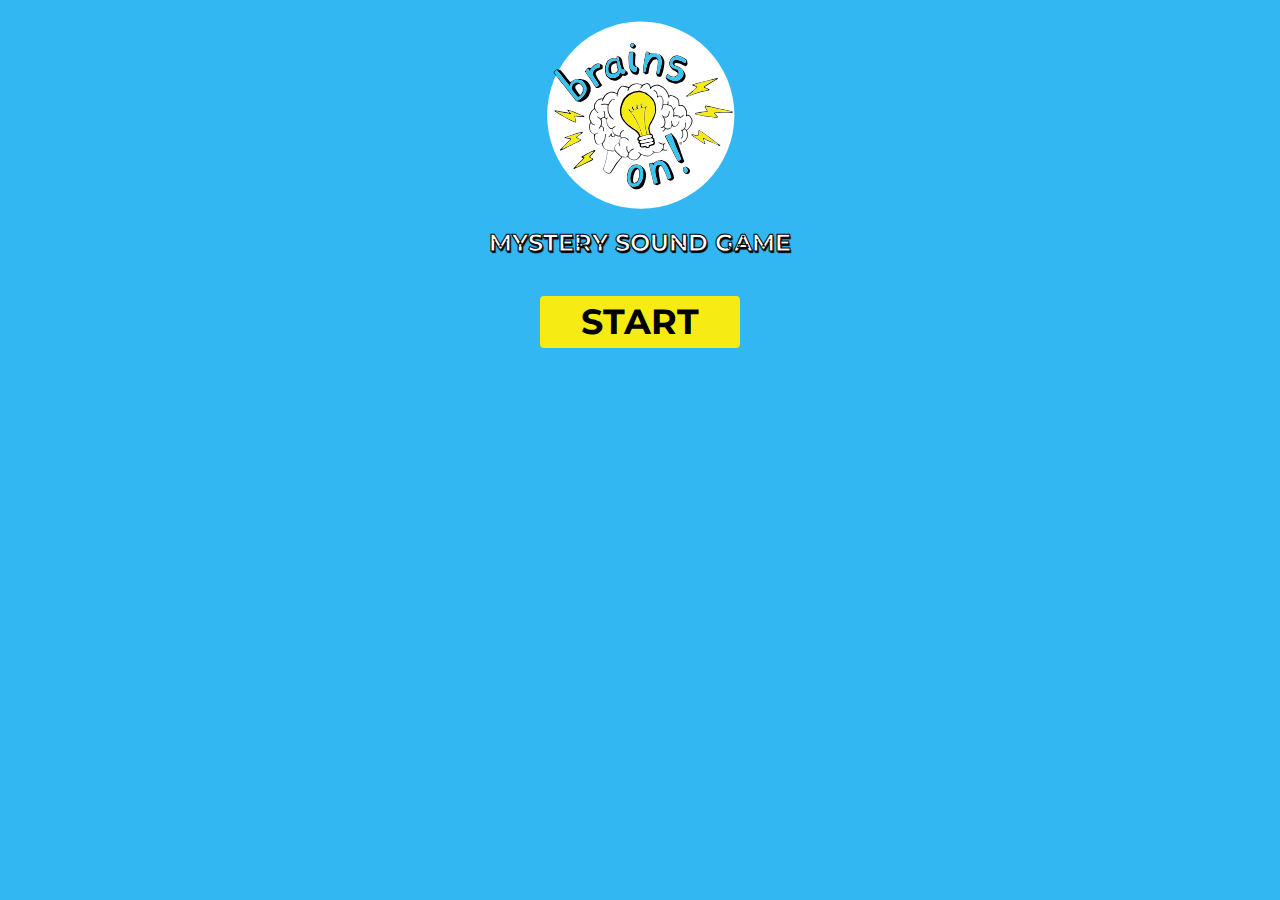
==== checklist/index.html @ 560de1ea "add new sub directories" ====
<!DOCTYPE html>
<html>
  <head>
    <link href="https://fonts.googleapis.com/css?family=Montserrat:400,500,500i,700,700i,900,900i" rel="stylesheet">
    <meta charset="UTF-8">
    <title>The Water Main - Salt Landing Page</title>
  <link href="/bootstrap.css" rel="stylesheet"><link href="/app.css" rel="stylesheet"></head>
  <body>
    <div class="wrapper">
      <div id="root"></div>
    </div>
  <script type="text/javascript" src="/bootstrap.bundle.js"></script><script type="text/javascript" src="/app.bundle.js"></script></body>
</html>
---- app.css ----
body{background-color:#676767;padding:50px 0;font-family:Montserrat,sans-serif}.container{padding:0}.container-quiz{position:absolute;top:0;left:0;bottom:0;right:0;margin:auto;height:400px;width:400px;overflow:hidden}.color-cyan{fill:#33c6f4}.color-yellow{fill:#f6ec13}.color-black{fill:#231f20}.color-white{fill:#fff}.message-text{margin-right:auto;margin-left:auto;text-align:center;font-size:3.25em;color:#231f20;font-weight:700;margin-top:12%}.results-message-text{margin:12% auto 40px;color:#231f20;font-size:3.25em;line-height:1;color:#fff}.results-message-text,h1{text-align:center;font-weight:700;text-transform:uppercase;text-shadow:1px 2px 1px #000;-webkit-text-stroke-width:1px;-webkit-text-stroke-color:#000}h1{margin-bottom:18px;font-size:24px;color:#fff}h3{margin-top:50px;font-weight:700;text-transform:capitalize}header{margin-bottom:20px;text-align:center}header img{max-width:120px}.logo{width:226px;height:190px;background:url(fonts/brainsonv2.svg) no-repeat 0 0;background-size:226px 190px;margin:20px auto}.content{background-color:#fff;padding:20px;height:400px;width:100%}.message{text-align:center}.message:only-child{margin:0}.btn-sm{margin-right:8px}.form-inline{margin:10px auto;width:235px}.form-inline .btn-default{margin-left:5px}.hdg{display:block}.hdg-1{font-size:36px;color:#fff;letter-spacing:0;text-align:center;text-shadow:0 1px 2px rgba(0,0,0,.5)}.panel{background:transparent;display:none}.panel .panel-heading{cursor:pointer}.panel .panel-collapse{overflow:hidden;transition:height .3s ease-out}.panel .panel-body{border:none!important}.hide-buttons{diplay:none}.btn{display:block}.btn .letter{background-color:#000;color:#fff;padding:4px 8px;margin-right:4px;margin-left:-4px;border-radius:18px}.btn.is-disabled{background-color:#f2f2f2;border:1px solid grey;color:grey}.btn.is-disabled .letter{background-color:grey}.btn-yellow{background:#f6ec13;border-radius:4px;text-transform:uppercase;width:100%;font-weight:700;padding:10px;font-size:1.25em}.btn-white{background:#fff;border-radius:4px}.btn-half{width:100%;max-width:50%;margin:auto}.btn-leftText{text-align:left}.btn-start{padding:0 12px;font-size:3.5rem;text-transform:uppercase;font-weight:700;margin:40px auto;max-width:200px}.btn-redeem{width:150px;height:73px;background:url(fonts/ticket.svg) no-repeat 0 0;background-size:150px 73px;margin:auto;text-align:center}.gradient{background-image:linear-gradient(-134deg,#32b7f3,rgba(122,228,255,.5))}.question{margin:auto;text-align:center;position:relative}.sound-wrapper{width:100%;max-width:50%}.choiceButton,.sound-wrapper{padding:10px;text-align:center;margin:auto}.btn-sound,.is-active{display:block}.sound-container{display:none}.sound-container.is-active{display:block}.fade-out{transition:visibility .15s linear,opacity .15s linear;opacity:1;visibility:visible}.fade-out.fade-out-active{opacity:0;visibility:hidden}.results-overlay{background-color:#000;position:absolute;top:0;left:0;width:100%;height:100%;transform:scaleY(0);transform-origin:top center;transition:transform .3s cubic-bezier(.455,.03,.515,.955)}.loader{top:50%;left:50%;transform:translate(-50%,-50%);opacity:0;visibility:hidden;transition-delay:.2s}.loader,.loader .icon{position:absolute;width:100px;height:100px}.loader .icon{left:0;top:0;background:url(fonts/ico_loader.svg) no-repeat 0 0;background-size:248px 248px}.is-loading-results{z-index:3}.is-loading-results .results-overlay{transform:scaleY(1)}.is-loading-results .progress-container{transform:translateY(100%);opacity:0;visibility:hidden;transition:transform .3s cubic-bezier(.455,.03,.515,.955),opacity .3s linear,visibility .3s linear}.is-loading-results .navigation.is-active{transform:translateY(-100%)}.is-loading-results .loader{opacity:1;visibility:visible;transition:opacity .3s linear,visibility .3s linear;z-index:4}.is-loading-results .loader .icon{animation:spin .5s infinite linear;z-index:5}.no-results-loaded .answers .text-danger{color:#000}.second-introduction-overlay{background-color:#fff;top:auto;bottom:0;padding:40px 60px;text-align:center;opacity:1;width:100%;height:52%;transform:scaleY(0);transform-origin:bottom center;transition:transform .35s cubic-bezier(.455,.03,.515,.955);z-index:10}.arrow-loader,.second-introduction-overlay{position:absolute;left:0;right:0;margin:auto}.arrow-loader{top:15%;width:50px;height:50px;transform:translate(-50%,-50%);opacity:0;visibility:hidden;transition-delay:.2s}.arrow-loader .icon{width:50px;height:50px;position:absolute;left:0;top:0;background:url(fonts/arrow.svg) no-repeat 0 0;background-size:50px 50px}.show-second-introduction{z-index:3}.show-second-introduction .second-introduction-overlay{transform:scaleY(1)}.show-second-introduction .arrow-loader{opacity:1;visibility:visible;transition:opacity .3s linear,visibility .3s linear;z-index:4}.show-second-introduction .arrow-loader .icon{z-index:5}.correct-overlay{background-color:#f3ec19;position:absolute;top:0;left:0;width:100%;height:100%;transform:scaleY(0);transform-origin:top center;transition:transform .3s cubic-bezier(.455,.03,.515,.955);z-index:10}.incorrect-overlay{background-color:#32b7f3;color:#000;transform:scaleY(0)}.is-incorrect{z-index:3}.is-incorrect .correct-overlay{transform:scaleY(1)}.is-incorrect .incorrect-loader{opacity:1;visibility:visible;transition:opacity .3s linear,visibility .3s linear;z-index:4}.is-incorrect .incorrect-loader .icon{z-index:5}.incorrect-loader{top:50%;left:50%;transform:translate(-50%,-50%);opacity:0;visibility:hidden;transition-delay:.2s}.incorrect-loader,.incorrect-loader .icon{position:absolute;width:100px;height:100px}.incorrect-loader .icon{left:0;top:0;background:url(fonts/sad-face.svg) no-repeat 0 0;background-size:100px 100px}.is-correct{z-index:3}.is-correct .correct-overlay{transform:scaleY(1)}.is-correct .correct-loader{opacity:1;visibility:visible;transition:opacity .3s linear,visibility .3s linear;z-index:4}.is-correct .correct-loader .icon{z-index:5}.correct-loader{top:50%;left:50%;transform:translate(-50%,-50%);opacity:0;visibility:hidden;transition-delay:.2s}.correct-loader,.correct-loader .icon{position:absolute;width:100px;height:100px}.correct-loader .icon{left:0;top:0;background:url(fonts/smile-face.svg) no-repeat 0 0;background-size:100px 100px}.instructions{text-align:center;margin:auto;padding:20px;max-width:300px}.bounce{transform-origin:center bottom;animation:bounce 2s infinite linear}@keyframes bounce{0%,20%,53%,80%,to{animation-timing-function:cubic-bezier(.215,.61,.355,1);transform:translateZ(0)}40%,43%{animation-timing-function:cubic-bezier(.755,.05,.855,.06);transform:translate3d(0,-30px,0)}70%{animation-timing-function:cubic-bezier(.755,.05,.855,.06);transform:translate3d(0,-15px,0)}90%{transform:translate3d(0,-4px,0)}}@keyframes highlight{0%{background-color:#b7b3c3;border-color:#000}33%{background-color:#edecf0;border-color:#666}66%{background-color:#b7b3c3;border-color:#000}to{background-color:#edecf0;border-color:#666}}@keyframes spin{0%{transform:rotate(0);transform-origin:center center}to{transform:rotate(1turn);transform-origin:center center}}
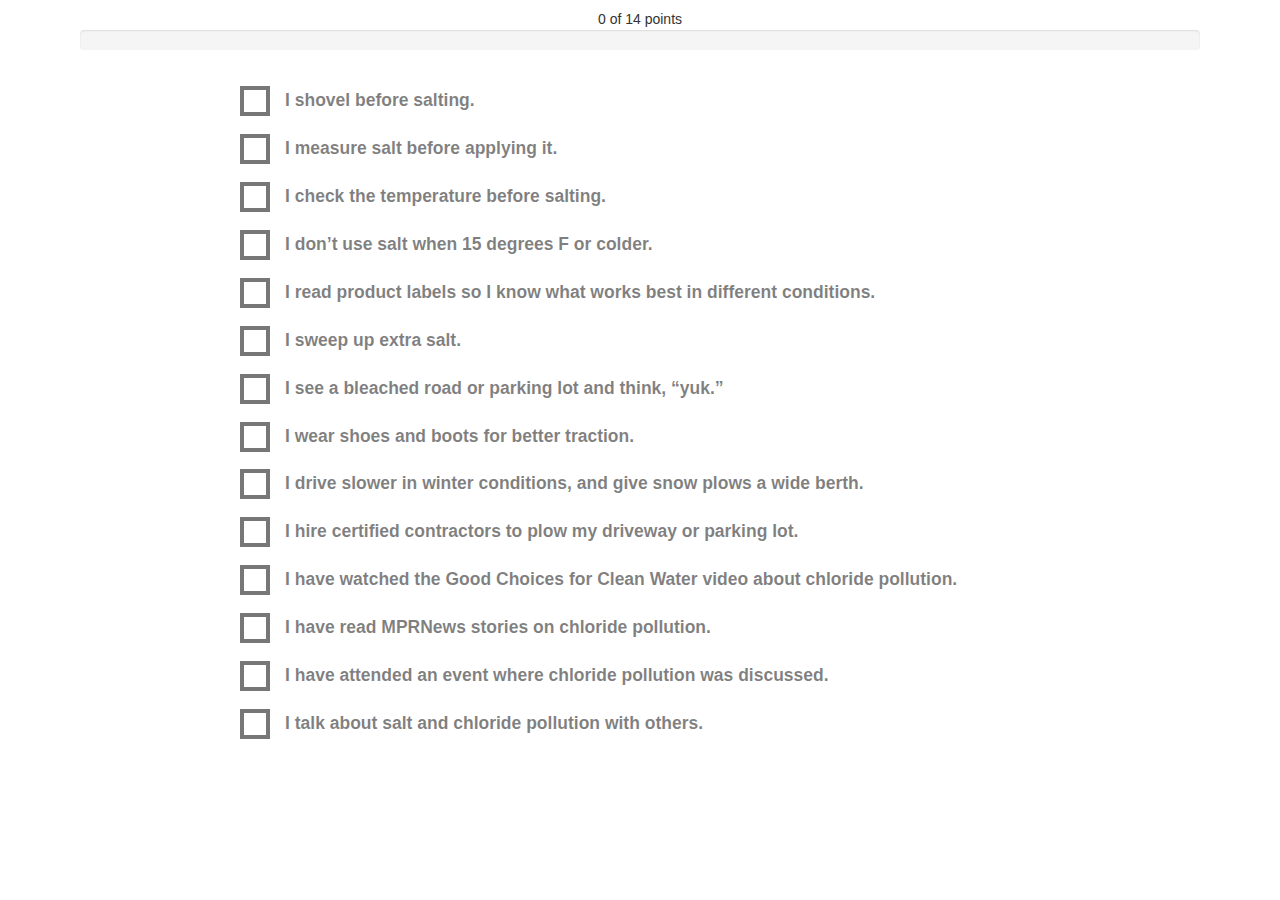
==== commit eeef989b: "update checklist index" ====
--- a/checklist/index.html
+++ b/checklist/index.html
@@ -4,10 +4,10 @@
     <link href="https://fonts.googleapis.com/css?family=Montserrat:400,500,500i,700,700i,900,900i" rel="stylesheet">
     <meta charset="UTF-8">
     <title>The Water Main - Salt Landing Page</title>
-  <link href="/bootstrap.css" rel="stylesheet"><link href="/app.css" rel="stylesheet"></head>
+  <link href="bootstrap.css" rel="stylesheet"><link href="app.css" rel="stylesheet"></head>
   <body>
     <div class="wrapper">
       <div id="root"></div>
     </div>
-  <script type="text/javascript" src="/bootstrap.bundle.js"></script><script type="text/javascript" src="/app.bundle.js"></script></body>
+  <script type="text/javascript" src="bootstrap.bundle.js"></script><script type="text/javascript" src="app.bundle.js"></script></body>
 </html>--- a/checklist/app.css
+++ b/checklist/app.css
@@ -0,0 +1 @@
+.circle{width:19px;height:19px;-moz-border-radius:50%;-webkit-border-radius:50%;border-radius:50%;background-color:#fff;border:2px solid #555;position:absolute;-webkit-transition:all .6s ease;-o-transition:all .6s ease;transition:all .6s ease;z-index:1000}.circle,.col-center{margin:auto}.col-float-none{float:none}.col-background-white{background-color:#fff}.container-center{margin:auto}.section{margin-bottom:40px}@media (min-width:768px){.section{margin-bottom:60px}}.section-md{margin-bottom:20px}@media (min-width:768px){.section-md{margin-bottom:40px}}.section-mid{margin-bottom:15px}@media (min-width:768px){.section-mid{margin-bottom:30px}}.section-sm{margin-bottom:10px}@media (min-width:768px){.section-sm{margin-bottom:20px}}.section-divider{padding-bottom:10px;border-bottom:1px solid #191919}.section-dividerBefore{padding-top:10px;border-top:1px solid #191919}.section-bottom{margin-bottom:0;margin-top:10px}.section-edge{overflow:hidden}.wrapper{margin:auto;width:100%}.wrapper-inner{max-width:1200px}.ac-custom{padding:0 3em;max-width:900px;margin:0 auto;text-align:left}.ac-custom h2{font-size:3em;font-weight:300;padding:0 0 .5em;margin:0 0 30px}.ac-custom ol,.ac-custom ul{list-style:none;padding:0;margin:0 auto;max-width:800px}.ac-custom li{margin:0 auto;padding:.75em 0;position:relative}.ac-custom label{display:inline-block;position:relative;font-size:1.25em;padding:0 0 0 45px;vertical-align:top;color:rgba(0,0,0,.5);cursor:pointer;-webkit-transition:color .3s;transition:color .3s;line-height:1.25}.ac-custom input[type=checkbox],.ac-custom input[type=radio],.ac-custom label:before{width:30px;height:30px;top:0;left:0;margin-top:-4px;position:absolute;cursor:pointer}.ac-custom input[type=checkbox],.ac-custom input[type=radio]{opacity:0;-webkit-appearance:none;display:inline-block;vertical-align:middle;z-index:100}.ac-custom input[type=checkbox]:checked+label,.ac-custom input[type=radio]:checked+label{color:#a4343a;opacity:1}.ac-custom label:before{content:"";border:4px solid #555;-webkit-transition:opacity .3s;transition:opacity .3s}.ac-custom input[type=checkbox]:focus{outline:5px auto #3b99fc}.ac-custom input[type=checkbox]:checked+label:before,.ac-custom input[type=radio]:checked+label:before{border:4px solid #a4343a;opacity:1}.ac-custom input[type=checkbox]+label:before,.ac-custom input[type=radio]+label:before{opacity:.8}.ac-custom svg{position:absolute;width:20px;height:20px;top:11px;margin-top:1px;left:5px;pointer-events:none}.ac-custom svg path{stroke:#a4343a;stroke-width:13px;stroke-linecap:round;stroke-linejoin:round;fill:none}.animate{opacity:0;transition:opacity .75s ease-out}.animate.fade-in{opacity:1}.mod{display:block;position:relative}.mod_header{display:block;margin-bottom:10px}.mod_header-compressed{margin-bottom:2px}.mod_img{display:block;margin-bottom:10px;position:relative}.mod_img img,.mod_img video{width:100%}.mod_footer{display:block;margin-top:10px}.progress-container{padding:10px}.progress-bar{background-color:#a4343a}.progress{position:relative}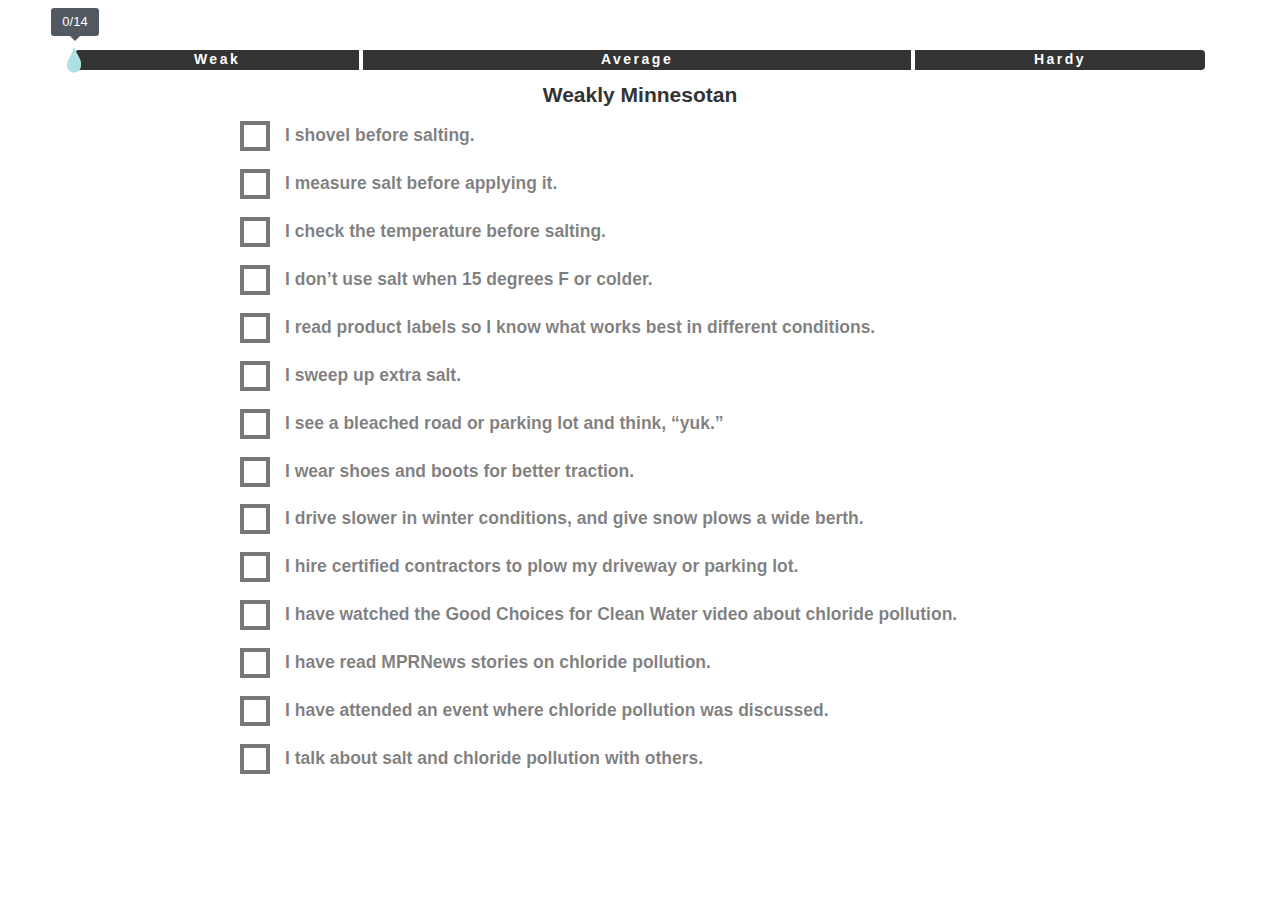
==== commit 937588a7: "update checklist" ====
--- a/checklist/app.css
+++ b/checklist/app.css
@@ -1 +1 @@
-.circle{width:19px;height:19px;-moz-border-radius:50%;-webkit-border-radius:50%;border-radius:50%;background-color:#fff;border:2px solid #555;position:absolute;-webkit-transition:all .6s ease;-o-transition:all .6s ease;transition:all .6s ease;z-index:1000}.circle,.col-center{margin:auto}.col-float-none{float:none}.col-background-white{background-color:#fff}.container-center{margin:auto}.section{margin-bottom:40px}@media (min-width:768px){.section{margin-bottom:60px}}.section-md{margin-bottom:20px}@media (min-width:768px){.section-md{margin-bottom:40px}}.section-mid{margin-bottom:15px}@media (min-width:768px){.section-mid{margin-bottom:30px}}.section-sm{margin-bottom:10px}@media (min-width:768px){.section-sm{margin-bottom:20px}}.section-divider{padding-bottom:10px;border-bottom:1px solid #191919}.section-dividerBefore{padding-top:10px;border-top:1px solid #191919}.section-bottom{margin-bottom:0;margin-top:10px}.section-edge{overflow:hidden}.wrapper{margin:auto;width:100%}.wrapper-inner{max-width:1200px}.ac-custom{padding:0 3em;max-width:900px;margin:0 auto;text-align:left}.ac-custom h2{font-size:3em;font-weight:300;padding:0 0 .5em;margin:0 0 30px}.ac-custom ol,.ac-custom ul{list-style:none;padding:0;margin:0 auto;max-width:800px}.ac-custom li{margin:0 auto;padding:.75em 0;position:relative}.ac-custom label{display:inline-block;position:relative;font-size:1.25em;padding:0 0 0 45px;vertical-align:top;color:rgba(0,0,0,.5);cursor:pointer;-webkit-transition:color .3s;transition:color .3s;line-height:1.25}.ac-custom input[type=checkbox],.ac-custom input[type=radio],.ac-custom label:before{width:30px;height:30px;top:0;left:0;margin-top:-4px;position:absolute;cursor:pointer}.ac-custom input[type=checkbox],.ac-custom input[type=radio]{opacity:0;-webkit-appearance:none;display:inline-block;vertical-align:middle;z-index:100}.ac-custom input[type=checkbox]:checked+label,.ac-custom input[type=radio]:checked+label{color:#a4343a;opacity:1}.ac-custom label:before{content:"";border:4px solid #555;-webkit-transition:opacity .3s;transition:opacity .3s}.ac-custom input[type=checkbox]:focus{outline:5px auto #3b99fc}.ac-custom input[type=checkbox]:checked+label:before,.ac-custom input[type=radio]:checked+label:before{border:4px solid #a4343a;opacity:1}.ac-custom input[type=checkbox]+label:before,.ac-custom input[type=radio]+label:before{opacity:.8}.ac-custom svg{position:absolute;width:20px;height:20px;top:11px;margin-top:1px;left:5px;pointer-events:none}.ac-custom svg path{stroke:#a4343a;stroke-width:13px;stroke-linecap:round;stroke-linejoin:round;fill:none}.animate{opacity:0;transition:opacity .75s ease-out}.animate.fade-in{opacity:1}.mod{display:block;position:relative}.mod_header{display:block;margin-bottom:10px}.mod_header-compressed{margin-bottom:2px}.mod_img{display:block;margin-bottom:10px;position:relative}.mod_img img,.mod_img video{width:100%}.mod_footer{display:block;margin-top:10px}.progress-container{padding:10px}.progress-bar{background-color:#a4343a}.progress{position:relative}+.circle{width:19px;height:19px;-moz-border-radius:50%;-webkit-border-radius:50%;border-radius:50%;background-color:#fff;border:2px solid #555;z-index:1000}.barMarker,.circle{margin:auto;position:absolute;-webkit-transition:all .6s ease;-o-transition:all .6s ease;transition:all .6s ease;right:-6px}.barMarker{z-index:5;top:-4px}.barMarker:before{content:"";position:absolute;top:-10px;right:-4px;transform:translateX(-50%);border-top:5px solid #525961;border-left:5px solid transparent;border-right:5px solid transparent}.barMarker:after{content:attr(aria-valuenow);position:absolute;right:-42px;top:-10px;transform:translate(-50%,-100%);padding:4px 0;color:#fff;font-size:13px;font-weight:300;background-color:#525961;border-radius:3px;width:48px}.col-center{margin:auto}.col-float-none{float:none}.col-background-white{background-color:#fff}.container{padding-left:10px;padding-right:10px}.container-center{margin:auto}.section{margin-bottom:40px}@media (min-width:768px){.section{margin-bottom:60px}}.section-md{margin-bottom:20px}@media (min-width:768px){.section-md{margin-bottom:40px}}.section-mid{margin-bottom:15px}@media (min-width:768px){.section-mid{margin-bottom:30px}}.section-sm{margin-bottom:10px}@media (min-width:768px){.section-sm{margin-bottom:20px}}.section-divider{padding-bottom:10px;border-bottom:1px solid #191919}.section-dividerBefore{padding-top:10px;border-top:1px solid #191919}.section-bottom{margin-bottom:0;margin-top:10px}.section-edge{overflow:hidden}.wrapper{margin:auto;width:100%}.wrapper-inner{max-width:1200px}.checklist{padding:0 1em;max-width:900px;margin:0 auto;text-align:left}@media (min-width:768px){.checklist{padding:0 3em}}.checklist h2{font-size:3em;font-weight:300;padding:0 0 .5em;margin:0 0 30px}.checklist ol,.checklist ul{list-style:none;padding:0;margin:0 auto;max-width:800px}.checklist li{margin:0 auto;padding:.75em 0;position:relative}.checklist label{display:inline-block;position:relative;font-size:1.25em;padding:0 0 0 45px;vertical-align:top;color:rgba(0,0,0,.5);cursor:pointer;-webkit-transition:color .3s;transition:color .3s;line-height:1.25}.checklist input[type=checkbox],.checklist input[type=radio],.checklist label:before{width:30px;height:30px;top:0;left:0;margin-top:-4px;position:absolute;cursor:pointer}.checklist input[type=checkbox],.checklist input[type=radio]{opacity:0;-webkit-appearance:none;display:inline-block;vertical-align:middle;z-index:100}.checklist input[type=checkbox]:checked+label,.checklist input[type=radio]:checked+label{color:#4cb8ba;opacity:1}.checklist label:before{content:"";border:4px solid #555;-webkit-transition:opacity .3s;transition:opacity .3s}.checklist input[type=checkbox]:focus{outline:5px auto #3b99fc}.checklist input[type=checkbox]:checked+label:before,.checklist input[type=radio]:checked+label:before{border:4px solid #4cb8ba;opacity:1}.checklist input[type=checkbox]+label:before,.checklist input[type=radio]+label:before{opacity:.8}.checklist svg{position:absolute;width:20px;height:20px;top:11px;margin-top:1px;left:5px;pointer-events:none}.checklist svg path{stroke:#4cb8ba;stroke-width:13px;stroke-linecap:round;stroke-linejoin:round;fill:none}.animate{opacity:0;transition:opacity .75s ease-out}.animate.fade-in{opacity:1}.mod{display:block;position:relative}.mod_header{display:block;margin-bottom:10px}.mod_header-compressed{margin-bottom:2px}.mod_img{display:block;margin-bottom:10px;position:relative}.mod_img img,.mod_img video{width:100%}.mod_footer{display:block;margin-top:10px}.progress-wrapper{background:#fff;padding:0 10px;width:100%;z-index:10000}.progress-container{margin-top:50px;margin-bottom:5px;position:relative}.progress-bar{background-color:#4cb8ba;background-image:linear-gradient(90deg,#ace2e3,#96d7d9,#80cdce,#68c2c4,#4cb8ba);position:relative;border-radius:2px;z-index:4}.progress{overflow:visible;margin-bottom:10px}.progressTracker{display:flex;flex-direction:row;flex-wrap:nowrap;justify-content:center;align-items:stretch;height:20px;background-color:#333;color:#fff;font-weight:700;letter-spacing:.25rem;border-radius:4px;position:absolute;width:100%}.progressTracker_weak{border-right:2px solid #fff;flex-grow:1}.progressTracker_average{border-right:2px solid #fff;border-left:2px solid #fff;flex-grow:2}.progressTracker_hardy{border-left:2px solid #fff;flex-grow:1}.progress-mnStatus{font-size:1.5em;font-weight:700}